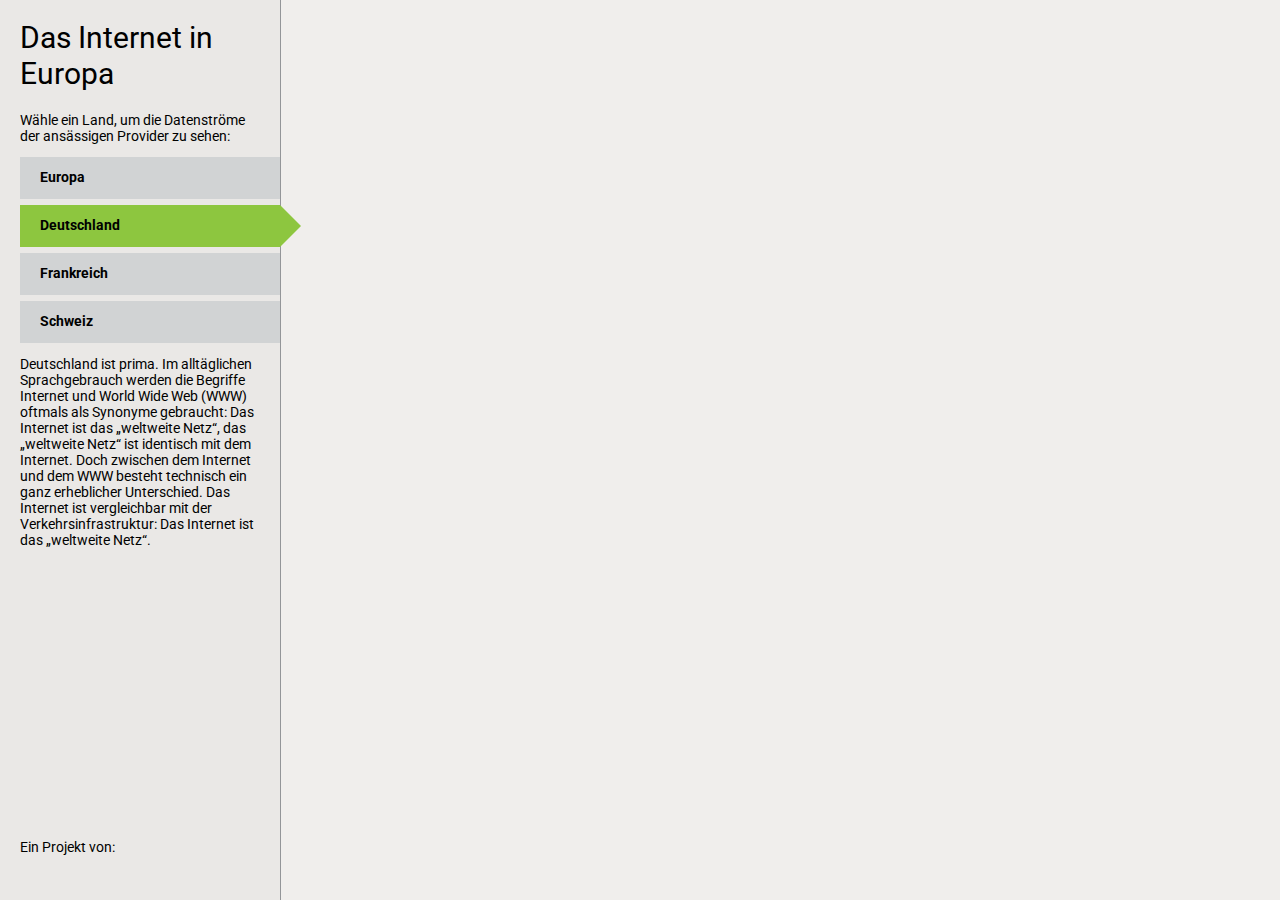
==== web/index.html @ 59026e1e "adding background map" ====
<!DOCTYPE html>
<html lang="en">
	<head>
		<meta charset="utf-8">
		<meta http-equiv="X-UA-Compatible" content="IE=edge">
		<meta name="viewport" content="width=device-width, initial-scale=1">
		<title>internet map</title>
		
		<link href='http://fonts.googleapis.com/css?family=Roboto:400,700' rel='stylesheet' type='text/css'>
		<link rel="stylesheet" href="assets/style/main.css" />

		<script src="assets/lib/jquery-1.11.2.min.js"></script>
		<script src="assets/lib/d3.min.js"></script>

		<script src="assets/data/data.js"></script>
		<script src="assets/data/map.js"></script>
		<script src="assets/script/main.js"></script>
		<script src="assets/script/canvas.js"></script>
	</head>
	<body>
		<div id="content">
			<div id="sidebar">
				<h1>Das Internet in Europa</h1>
				<div>Wähle ein Land, um die Datenströme der ansässigen Provider zu sehen:</div>
				<div id="country_wrapper">
					<div id="btn_eu" class="country_button">Europa</div>
					<div id="btn_de" class="country_button active">Deutschland</div>
					<div id="btn_fr" class="country_button">Frankreich</div>
					<div id="btn_ch" class="country_button">Schweiz</div>
				</div>
				<div id="description_wrapper">
					<div id="text_eu" class="description">Europa ist prima. Im alltäglichen Sprachgebrauch werden die Begriffe Internet und World Wide Web (WWW) oftmals als Synonyme gebraucht: Das Internet ist das „weltweite Netz“, das „weltweite Netz“ ist identisch mit dem Internet. Doch zwischen dem Internet und dem WWW besteht technisch ein ganz erheblicher Unterschied. Das Internet ist vergleichbar mit der Verkehrsinfrastruktur: Das Internet ist das „weltweite Netz“.</div>
					<div id="text_de" class="description active">Deutschland ist prima. Im alltäglichen Sprachgebrauch werden die Begriffe Internet und World Wide Web (WWW) oftmals als Synonyme gebraucht: Das Internet ist das „weltweite Netz“, das „weltweite Netz“ ist identisch mit dem Internet. Doch zwischen dem Internet und dem WWW besteht technisch ein ganz erheblicher Unterschied. Das Internet ist vergleichbar mit der Verkehrsinfrastruktur: Das Internet ist das „weltweite Netz“.</div>
					<div id="text_fr" class="description">Frankreich ist prima. Im alltäglichen Sprachgebrauch werden die Begriffe Internet und World Wide Web (WWW) oftmals als Synonyme gebraucht: Das Internet ist das „weltweite Netz“, das „weltweite Netz“ ist identisch mit dem Internet. Doch zwischen dem Internet und dem WWW besteht technisch ein ganz erheblicher Unterschied. Das Internet ist vergleichbar mit der Verkehrsinfrastruktur: Das Internet ist das „weltweite Netz“.</div>
					<div id="text_ch" class="description">Schweiz ist prima. Im alltäglichen Sprachgebrauch werden die Begriffe Internet und World Wide Web (WWW) oftmals als Synonyme gebraucht: Das Internet ist das „weltweite Netz“, das „weltweite Netz“ ist identisch mit dem Internet. Doch zwischen dem Internet und dem WWW besteht technisch ein ganz erheblicher Unterschied. Das Internet ist vergleichbar mit der Verkehrsinfrastruktur: Das Internet ist das „weltweite Netz“.</div>
				</div>
				<div id="footer">
					Ein Projekt von:<br />
					<span id="logo_arte"></span>
					<span id="logo_srf"></span>
					<span id="logo_rts"></span>
					<span id="logo_odc"></span>
				</div>
			</div>
			<div id="map">
				<canvas id="canvas1"></canvas>
				<canvas id="canvas2"></canvas>
			</div>
		</div>
	</body>
</html>
---- web/assets/style/main.css ----
html, body, #content {
	margin: 0;
	padding: 0;
	width: 100%;
	height: 100%;
	font-family: 'Roboto', sans-serif;
	font-size: 14px;
}

#content {
	position: relative;
}

#sidebar, #map {
	position: absolute;
}

#sidebar {
	background: #eae8e6;
	padding: 20px;
}

#map {
	background: #f0eeec;
	border-left: 1px solid #939598;
	z-index: 100;
	overflow: hidden;
}

#map canvas {
	position: absolute;
	top: 0;
	left: 0;
}

h1 {
	font-weight: normal;
	font-size: 30px;
	line-height: 1.2em;
	margin: 0 0 20px 0;
}

#country_wrapper {
	margin-top: 10px;
	margin-bottom: 10px;
}

.country_button {
	background: #d1d3d4;
	font-weight: bold;
	padding: 12px 0px 0px 20px;
	height: 30px;
	width: 240px;
	border: 3px solid rgba(234,232,230,1);
	border-left: none;
	border-right: none;
}

.country_button.active {
	position: relative;
	z-index: 1000;
	background: #8dc63f;
}

.country_button.active::after {
	content: ' ';
	position: absolute;
	top: 0px;
	right: -21px;
	width: 0px;
	height: 0px;
	border-top: 21px solid transparent;
	border-bottom: 21px solid transparent;
	border-left: 21px solid #8dc63f;
}

.description {
	display: none;
}

.description.active {
	display: block;
}

#footer {
	position: absolute;
	width: 240px;
	bottom: 20px;
	left: 20px;
}
#footer span {
	vertical-align: top;
	display: inline-block;
	background-size: contain;
	background-repeat: no-repeat;
	background-position: top left;
	height: 20px;
	margin-top: 5px;
}

#logo_arte { background-image: url('arte.png'); width: 82px; }
#logo_srf  { background-image: url('srf.png');  width: 31px; margin-left: 5px; }
#logo_rts  { background-image: url('rts.png');  width: 30px; margin-left: 5px; }
#logo_odc  { background-image: url('odc.png');  width: 51px; margin-left: 5px; }


@media (max-width: 800px) {
}

@media (min-width: 801px) {
	#sidebar {
		width: 240px;
		top: 0px;
		left: 0px;
		bottom: 0px;
	}
	#map {
		top: 0px;
		left: 280px;
		bottom: 0px;
		right: 0px;
	}
}
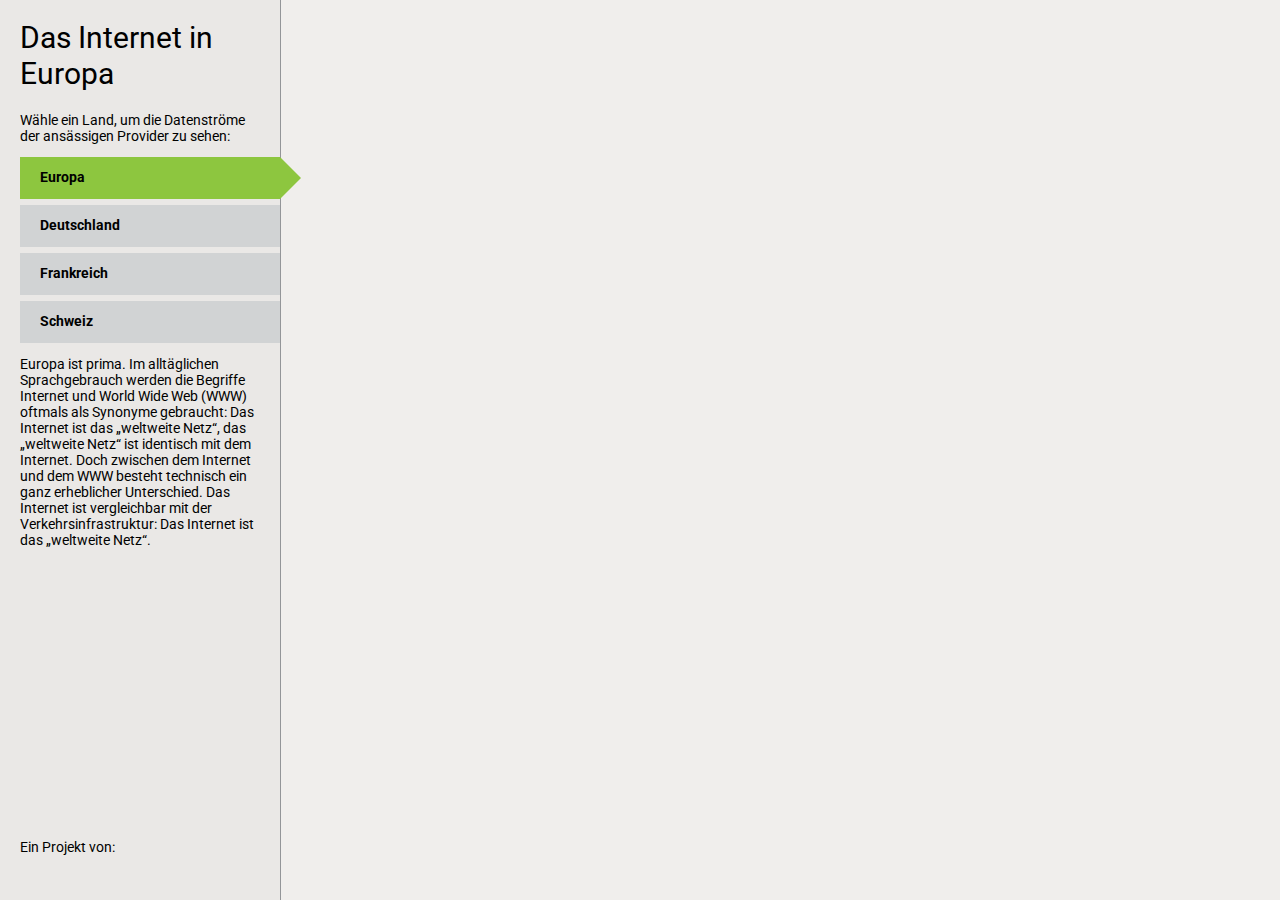
==== commit c003dc08: "improving dot size" ====
--- a/web/index.html
+++ b/web/index.html
@@ -23,14 +23,14 @@
 				<h1>Das Internet in Europa</h1>
 				<div>Wähle ein Land, um die Datenströme der ansässigen Provider zu sehen:</div>
 				<div id="country_wrapper">
-					<div id="btn_eu" class="country_button">Europa</div>
-					<div id="btn_de" class="country_button active">Deutschland</div>
-					<div id="btn_fr" class="country_button">Frankreich</div>
-					<div id="btn_ch" class="country_button">Schweiz</div>
+					<div id="btn_eu" country="eu" class="country_button active">Europa</div>
+					<div id="btn_de" country="de" class="country_button">Deutschland</div>
+					<div id="btn_fr" country="fr" class="country_button">Frankreich</div>
+					<div id="btn_ch" country="ch" class="country_button">Schweiz</div>
 				</div>
 				<div id="description_wrapper">
-					<div id="text_eu" class="description">Europa ist prima. Im alltäglichen Sprachgebrauch werden die Begriffe Internet und World Wide Web (WWW) oftmals als Synonyme gebraucht: Das Internet ist das „weltweite Netz“, das „weltweite Netz“ ist identisch mit dem Internet. Doch zwischen dem Internet und dem WWW besteht technisch ein ganz erheblicher Unterschied. Das Internet ist vergleichbar mit der Verkehrsinfrastruktur: Das Internet ist das „weltweite Netz“.</div>
-					<div id="text_de" class="description active">Deutschland ist prima. Im alltäglichen Sprachgebrauch werden die Begriffe Internet und World Wide Web (WWW) oftmals als Synonyme gebraucht: Das Internet ist das „weltweite Netz“, das „weltweite Netz“ ist identisch mit dem Internet. Doch zwischen dem Internet und dem WWW besteht technisch ein ganz erheblicher Unterschied. Das Internet ist vergleichbar mit der Verkehrsinfrastruktur: Das Internet ist das „weltweite Netz“.</div>
+					<div id="text_eu" class="description active">Europa ist prima. Im alltäglichen Sprachgebrauch werden die Begriffe Internet und World Wide Web (WWW) oftmals als Synonyme gebraucht: Das Internet ist das „weltweite Netz“, das „weltweite Netz“ ist identisch mit dem Internet. Doch zwischen dem Internet und dem WWW besteht technisch ein ganz erheblicher Unterschied. Das Internet ist vergleichbar mit der Verkehrsinfrastruktur: Das Internet ist das „weltweite Netz“.</div>
+					<div id="text_de" class="description">Deutschland ist prima. Im alltäglichen Sprachgebrauch werden die Begriffe Internet und World Wide Web (WWW) oftmals als Synonyme gebraucht: Das Internet ist das „weltweite Netz“, das „weltweite Netz“ ist identisch mit dem Internet. Doch zwischen dem Internet und dem WWW besteht technisch ein ganz erheblicher Unterschied. Das Internet ist vergleichbar mit der Verkehrsinfrastruktur: Das Internet ist das „weltweite Netz“.</div>
 					<div id="text_fr" class="description">Frankreich ist prima. Im alltäglichen Sprachgebrauch werden die Begriffe Internet und World Wide Web (WWW) oftmals als Synonyme gebraucht: Das Internet ist das „weltweite Netz“, das „weltweite Netz“ ist identisch mit dem Internet. Doch zwischen dem Internet und dem WWW besteht technisch ein ganz erheblicher Unterschied. Das Internet ist vergleichbar mit der Verkehrsinfrastruktur: Das Internet ist das „weltweite Netz“.</div>
 					<div id="text_ch" class="description">Schweiz ist prima. Im alltäglichen Sprachgebrauch werden die Begriffe Internet und World Wide Web (WWW) oftmals als Synonyme gebraucht: Das Internet ist das „weltweite Netz“, das „weltweite Netz“ ist identisch mit dem Internet. Doch zwischen dem Internet und dem WWW besteht technisch ein ganz erheblicher Unterschied. Das Internet ist vergleichbar mit der Verkehrsinfrastruktur: Das Internet ist das „weltweite Netz“.</div>
 				</div>
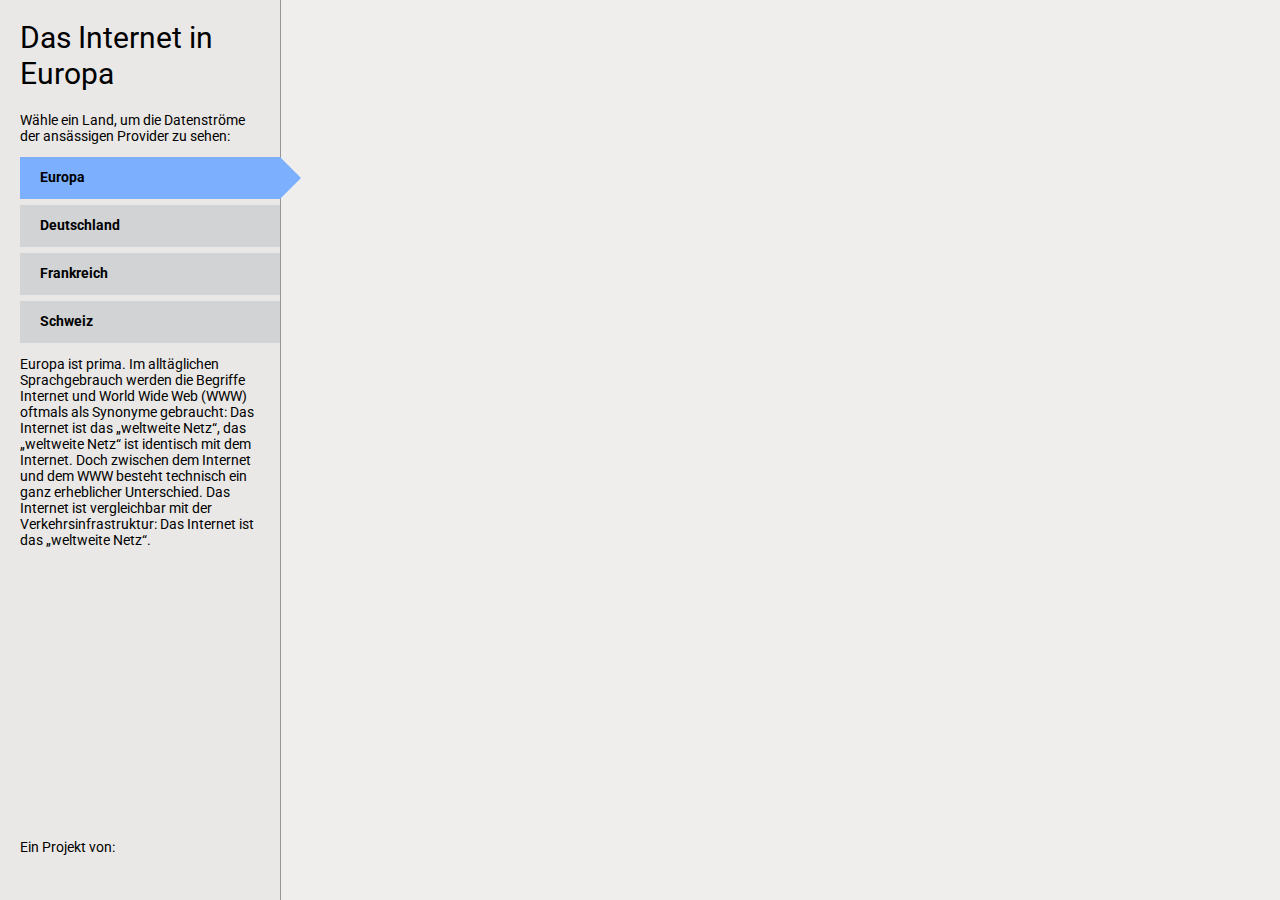
==== commit f67e484e: "prevent text selection" ====
--- a/web/index.html
+++ b/web/index.html
@@ -21,8 +21,8 @@
 		<div id="content">
 			<div id="sidebar">
 				<h1>Das Internet in Europa</h1>
-				<div>Wähle ein Land, um die Datenströme der ansässigen Provider zu sehen:</div>
-				<div id="country_wrapper">
+				<div id="intro">Wähle ein Land, um die Datenströme der ansässigen Provider zu sehen:</div>
+				<div id="country_wrapper" class="noselect">
 					<div id="btn_eu" country="eu" class="country_button active">Europa</div>
 					<div id="btn_de" country="de" class="country_button">Deutschland</div>
 					<div id="btn_fr" country="fr" class="country_button">Frankreich</div>
@@ -42,9 +42,10 @@
 					<span id="logo_odc"></span>
 				</div>
 			</div>
-			<div id="map">
+			<div id="map" class="noselect">
 				<canvas id="canvas1"></canvas>
 				<canvas id="canvas2"></canvas>
+				<div id="popup"><span></span></div>
 			</div>
 		</div>
 	</body>
--- a/web/assets/style/main.css
+++ b/web/assets/style/main.css
@@ -17,107 +17,212 @@
 
 #sidebar {
 	background: #eae8e6;
-	padding: 20px;
-}
+}
+
+	h1 {
+		font-weight: normal;
+		font-size: 30px;
+		line-height: 1.2em;
+		margin: 0 0 20px 0;
+	}
+
+		.country_button {
+			background: #d1d3d4;
+			font-weight: bold;
+			        transition: background-color 0.1s;
+			-webkit-transition: background-color 0.1s;
+			cursor: pointer;
+		}
+
+			.country_button::after {
+				content: ' ';
+				position: absolute;
+				top: 21px;
+				right: 0px;
+				width: 0px;
+				height: 0px;
+				border-top: 0px solid transparent;
+				border-bottom: 0px solid transparent;
+				border-left: 0px solid #7cb0ff;
+			        transition: border-width 0.1s, right 0.1s, top 0.1s;
+			-webkit-transition: border-width 0.1s, right 0.1s, top 0.1s;
+			}
+
+			.country_button:hover {
+				background: #B5C7E2;
+			}
+
+			.country_button.active, .country_button.active:hover {
+				position: relative;
+				z-index: 1000;
+				background: #7cb0ff;
+			}
+
+				.country_button.active::after {
+					top: 0px;
+					right: -21px;
+					border-top-width: 21px;
+					border-bottom-width: 21px;
+					border-left-width: 21px;
+				}
+
+	.description {
+		display: none;
+	}
+
+		.description.active {
+			display: block;
+		}
+
+	#footer {
+		position: absolute;
+		width: 240px;
+		bottom: 20px;
+		left: 20px;
+	}
+
+		#footer span {
+			vertical-align: top;
+			display: inline-block;
+			background-size: contain;
+			background-repeat: no-repeat;
+			background-position: top left;
+			height: 20px;
+			margin-top: 5px;
+		}
+
+			#logo_arte { background-image: url('arte.png'); width: 82px; }
+			#logo_srf  { background-image: url('srf.png');  width: 31px; margin-left: 5px; }
+			#logo_rts  { background-image: url('rts.png');  width: 30px; margin-left: 5px; }
+			#logo_odc  { background-image: url('odc.png');  width: 51px; margin-left: 5px; }
 
 #map {
 	background: #f0eeec;
-	border-left: 1px solid #939598;
 	z-index: 100;
 	overflow: hidden;
 }
 
-#map canvas {
-	position: absolute;
-	top: 0;
-	left: 0;
-}
-
-h1 {
-	font-weight: normal;
-	font-size: 30px;
-	line-height: 1.2em;
-	margin: 0 0 20px 0;
-}
-
-#country_wrapper {
-	margin-top: 10px;
-	margin-bottom: 10px;
-}
-
-.country_button {
-	background: #d1d3d4;
-	font-weight: bold;
-	padding: 12px 0px 0px 20px;
-	height: 30px;
-	width: 240px;
-	border: 3px solid rgba(234,232,230,1);
-	border-left: none;
-	border-right: none;
-}
-
-.country_button.active {
-	position: relative;
-	z-index: 1000;
-	background: #8dc63f;
-}
-
-.country_button.active::after {
-	content: ' ';
-	position: absolute;
-	top: 0px;
-	right: -21px;
-	width: 0px;
-	height: 0px;
-	border-top: 21px solid transparent;
-	border-bottom: 21px solid transparent;
-	border-left: 21px solid #8dc63f;
-}
-
-.description {
-	display: none;
-}
-
-.description.active {
-	display: block;
-}
-
-#footer {
-	position: absolute;
-	width: 240px;
-	bottom: 20px;
-	left: 20px;
-}
-#footer span {
-	vertical-align: top;
-	display: inline-block;
-	background-size: contain;
-	background-repeat: no-repeat;
-	background-position: top left;
-	height: 20px;
-	margin-top: 5px;
-}
-
-#logo_arte { background-image: url('arte.png'); width: 82px; }
-#logo_srf  { background-image: url('srf.png');  width: 31px; margin-left: 5px; }
-#logo_rts  { background-image: url('rts.png');  width: 30px; margin-left: 5px; }
-#logo_odc  { background-image: url('odc.png');  width: 51px; margin-left: 5px; }
-
-
-@media (max-width: 800px) {
-}
-
-@media (min-width: 801px) {
+	#map canvas {
+		position: absolute;
+		top: 0;
+		left: 0;
+	}
+
+	#popup {
+		position: absolute;
+		display: none;
+		background: #000;
+		padding-top: 3px;
+		padding-right: 5px;
+		height: 17px;
+		color: #fff;
+		font-size: 10.5px;
+		pointer-events: none;
+	}
+
+		#popup span {
+			display: inline-block;
+			text-overflow: ellipsis;
+			max-width: 150px;
+			white-space: nowrap;
+			overflow: hidden;
+		}
+
+		#popup::before {
+			content: ' ';
+			position: absolute;
+			top: 0px;
+			left: -10px;
+			width: 0px;
+			height: 0px;
+			border-top: 10px solid transparent;
+			border-bottom: 10px solid transparent;
+			border-right: 10px solid #000;
+		}
+
+.noselect {
+	-webkit-touch-callout: none;
+	  -webkit-user-select: none;
+	   -khtml-user-select: none;
+	     -moz-user-select: none;
+	      -ms-user-select: none;
+	          user-select: none;
+}
+
+@media (max-width: 650px) {
+	#sidebar {
+		top: 0px;
+		left: 0px;
+		right: 0px;
+		height: 210px;
+		padding: 0px;
+	}
+		h1, #footer {
+			display: none;
+		}
+		#intro {
+			padding: 10px;
+			border-bottom: 1px solid #939598;
+			height: 20px;
+		}
+		#country_wrapper {
+			margin: 0px;
+		}
+			.country_button {
+				padding: 10px 0px 0px 15px;
+				height: 30px;
+				width: 100px;
+				margin-bottom: 3px;
+			}
+				.country_button.active::after {
+					top: 0px;
+					right: -20px;
+					border-top-width: 20px;
+					border-left-width: 20px;
+					border-bottom-width: 20px;
+				}
+		#description_wrapper {
+			position: absolute;
+			top: 41px;
+			left: 120px;
+			right: 0px;
+			bottom: 0px;
+			padding: 10px 10px 10px 20px;
+		}
+	#map {
+		top: 210px;
+		left: 0px;
+		bottom: 0px;
+		right: 0px;
+		border-top: 1px solid #939598;
+	}
+}
+
+@media (min-width: 651px) {
 	#sidebar {
 		width: 240px;
 		top: 0px;
 		left: 0px;
 		bottom: 0px;
-	}
+		padding: 20px;
+	}
+		#country_wrapper {
+			margin-top: 10px;
+			margin-bottom: 10px;
+		}
+			.country_button {
+				padding: 12px 0px 0px 20px;
+				height: 30px;
+				width: 240px;
+				border: 3px solid rgba(234,232,230,1);
+				border-left: none;
+				border-right: none;
+			}
 	#map {
 		top: 0px;
 		left: 280px;
 		bottom: 0px;
 		right: 0px;
+		border-left: 1px solid #939598;
 	}
 }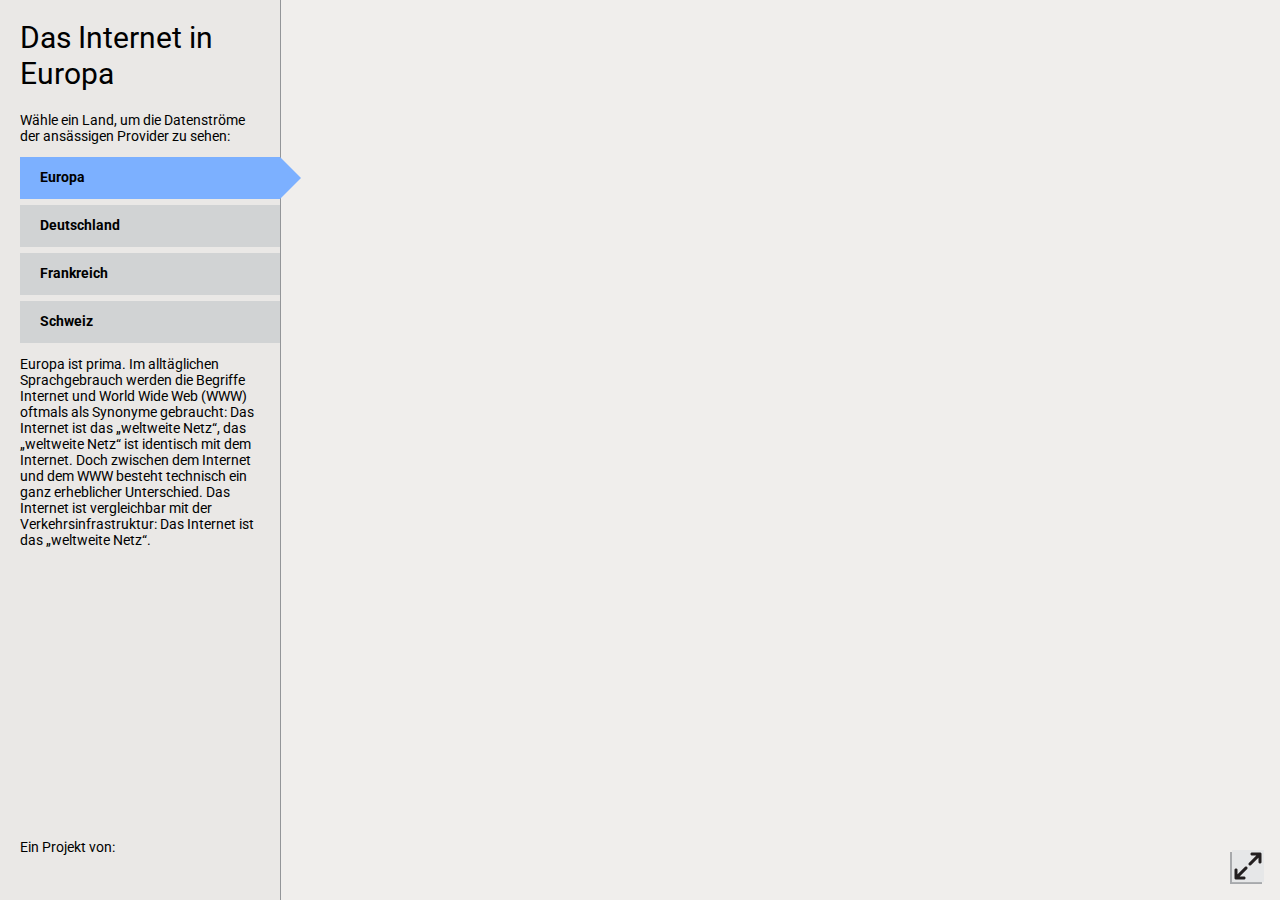
==== commit 10de55f3: "add fullscreen button" ====
--- a/web/index.html
+++ b/web/index.html
@@ -45,6 +45,7 @@
 			<div id="map" class="noselect">
 				<canvas id="canvas1"></canvas>
 				<canvas id="canvas2"></canvas>
+				<div id="btn_fullscreen"></div>
 				<div id="popup"><span></span></div>
 			</div>
 		</div>
--- a/web/assets/style/main.css
+++ b/web/assets/style/main.css
@@ -107,6 +107,21 @@
 		top: 0;
 		left: 0;
 	}
+
+	#btn_fullscreen {
+		position: absolute;
+		bottom: 16px;
+		right: 16px;
+		width: 34px;
+		height: 34px;
+		background-image: url('btnfullscreen.png');
+		background-size: 98px 34px;
+		background-position: top right;
+	}
+
+		#btn_fullscreen.active {
+			background-position: top left;
+		}
 
 	#popup {
 		position: absolute;
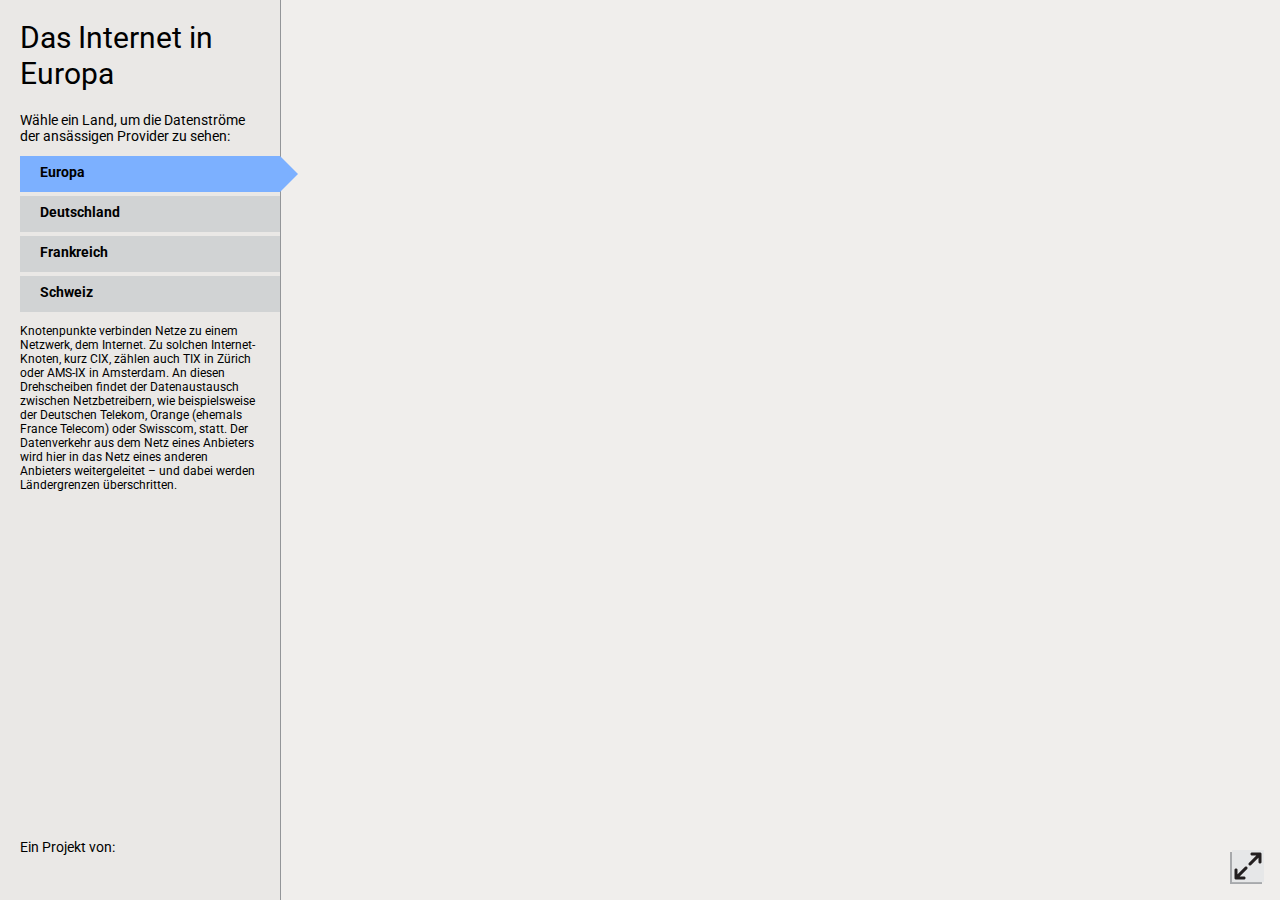
==== commit 7a9c35db: "testing texts" ====
--- a/web/index.html
+++ b/web/index.html
@@ -29,10 +29,10 @@
 					<div id="btn_ch" country="ch" class="country_button">Schweiz</div>
 				</div>
 				<div id="description_wrapper">
-					<div id="text_eu" class="description active">Europa ist prima. Im alltäglichen Sprachgebrauch werden die Begriffe Internet und World Wide Web (WWW) oftmals als Synonyme gebraucht: Das Internet ist das „weltweite Netz“, das „weltweite Netz“ ist identisch mit dem Internet. Doch zwischen dem Internet und dem WWW besteht technisch ein ganz erheblicher Unterschied. Das Internet ist vergleichbar mit der Verkehrsinfrastruktur: Das Internet ist das „weltweite Netz“.</div>
-					<div id="text_de" class="description">Deutschland ist prima. Im alltäglichen Sprachgebrauch werden die Begriffe Internet und World Wide Web (WWW) oftmals als Synonyme gebraucht: Das Internet ist das „weltweite Netz“, das „weltweite Netz“ ist identisch mit dem Internet. Doch zwischen dem Internet und dem WWW besteht technisch ein ganz erheblicher Unterschied. Das Internet ist vergleichbar mit der Verkehrsinfrastruktur: Das Internet ist das „weltweite Netz“.</div>
-					<div id="text_fr" class="description">Frankreich ist prima. Im alltäglichen Sprachgebrauch werden die Begriffe Internet und World Wide Web (WWW) oftmals als Synonyme gebraucht: Das Internet ist das „weltweite Netz“, das „weltweite Netz“ ist identisch mit dem Internet. Doch zwischen dem Internet und dem WWW besteht technisch ein ganz erheblicher Unterschied. Das Internet ist vergleichbar mit der Verkehrsinfrastruktur: Das Internet ist das „weltweite Netz“.</div>
-					<div id="text_ch" class="description">Schweiz ist prima. Im alltäglichen Sprachgebrauch werden die Begriffe Internet und World Wide Web (WWW) oftmals als Synonyme gebraucht: Das Internet ist das „weltweite Netz“, das „weltweite Netz“ ist identisch mit dem Internet. Doch zwischen dem Internet und dem WWW besteht technisch ein ganz erheblicher Unterschied. Das Internet ist vergleichbar mit der Verkehrsinfrastruktur: Das Internet ist das „weltweite Netz“.</div>
+					<div id="text_eu" class="description active">Knotenpunkte verbinden Netze zu einem Netzwerk, dem Internet. Zu solchen Internet-Knoten, kurz CIX, zählen auch TIX in Zürich oder AMS-IX in Amsterdam. An diesen Drehscheiben findet der Datenaustausch zwischen Netzbetreibern, wie beispielsweise der Deutschen Telekom, Orange (ehemals France Telecom) oder Swisscom, statt. Der Datenverkehr aus dem Netz eines Anbieters wird hier in das Netz eines anderen Anbieters weitergeleitet – und dabei werden Ländergrenzen überschritten.</div>
+					<div id="text_de" class="description">In Europa regelt die Réseaux IP Européens (Ripe) die Vergabe von IP-Adressen. Mit Daten, die von Ripe dazu erhoben werden, können einzelne Knotenpunkte von Internet-Anbietern sowie -Dienstleistern ausgewertet werden. Unsere Recherchen zeigen, dass die Deutsche Telekom als einer der grössten deutschen Betreiber den Datenverkehr auch ins Ausland leitet, beispielsweise über die Infrastrukturen von Partnern nach Grossbritannien oder Spanien.</div>
+					<div id="text_fr" class="description">Anders in Frankreich: Die französischen Netzbetreiber kooperieren innerhalb der nationalen Grenzen und nutzen die eigene Infrastruktur zum Datenaustausch. Dieser Datenaustausch wird als Peering bezeichnet und in entsprechenden Verträgen zwischen den Anbietern geregelt. In Deutschland gilt DE-CIX in Frankfurt als grösster Peering-Punkt, in der Schweiz zählt SwissIX in Zürich und in Frankreich PARIX in Paris gemessen am Datenverkehr zu den grössten Drehscheiben.</div>
+					<div id="text_ch" class="description">Ähnlich in der Schweiz: Die Anbieter auf dem Schweizer Markt arbeiten zusammen. Reissaus wird nach Grossbritannien genommen via der Infrastruktur des weltweit tätigen Konzerns Liberty Global. Die Schweizer Tochterunternehmung heisst UPC Cablecom. Nur: Eine E-Mail, die von Zürich aus nach Genf versendet wird, kann als Datenpaket auch über das ausländische Anbieter geleitet werden, sollten beide Adressen nicht beim gleichen Schweizer Anbieter registriert sein.</div>
 				</div>
 				<div id="footer">
 					Ein Projekt von:<br />
--- a/web/assets/style/main.css
+++ b/web/assets/style/main.css
@@ -37,7 +37,7 @@
 			.country_button::after {
 				content: ' ';
 				position: absolute;
-				top: 21px;
+				top: 20px;
 				right: 0px;
 				width: 0px;
 				height: 0px;
@@ -60,10 +60,10 @@
 
 				.country_button.active::after {
 					top: 0px;
-					right: -21px;
-					border-top-width: 21px;
-					border-bottom-width: 21px;
-					border-left-width: 21px;
+					right: -18px;
+					border-top-width: 18px;
+					border-bottom-width: 18px;
+					border-left-width: 18px;
 				}
 
 	.description {
@@ -202,7 +202,7 @@
 			left: 120px;
 			right: 0px;
 			bottom: 0px;
-			padding: 10px 10px 10px 20px;
+			padding: 5px 10px 5px 20px;
 		}
 	#map {
 		top: 210px;
@@ -226,13 +226,16 @@
 			margin-bottom: 10px;
 		}
 			.country_button {
-				padding: 12px 0px 0px 20px;
-				height: 30px;
+				padding: 8px 0px 0px 20px;
+				height: 28px;
 				width: 240px;
-				border: 3px solid rgba(234,232,230,1);
+				border: 2px solid rgba(234,232,230,1);
 				border-left: none;
 				border-right: none;
 			}
+		.description {
+			font-size: 12px;
+		}
 	#map {
 		top: 0px;
 		left: 280px;
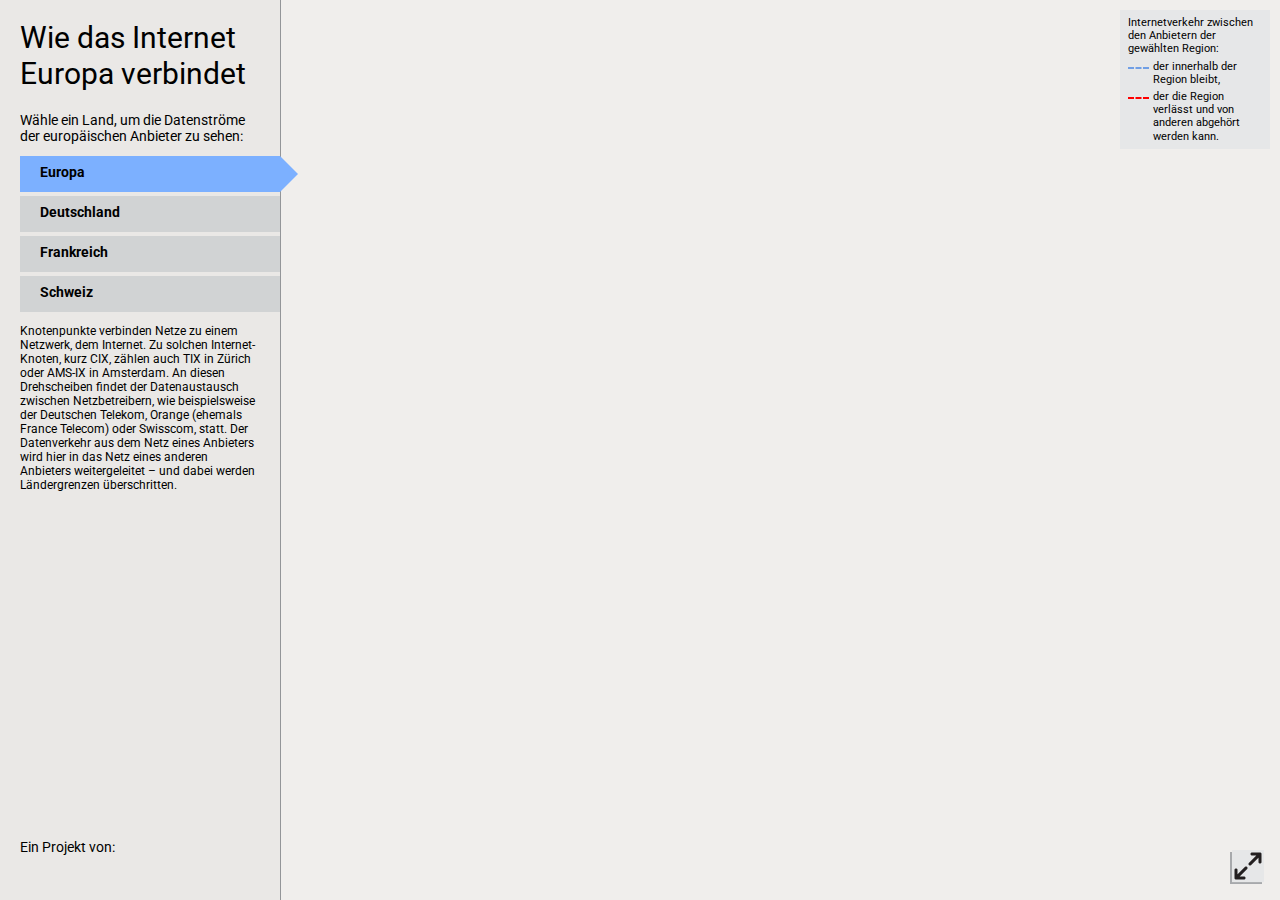
==== commit 95dc1378: "adding legend" ====
--- a/web/index.html
+++ b/web/index.html
@@ -4,7 +4,7 @@
 		<meta charset="utf-8">
 		<meta http-equiv="X-UA-Compatible" content="IE=edge">
 		<meta name="viewport" content="width=device-width, initial-scale=1">
-		<title>internet map</title>
+		<title>Wie das Internet Europa verbindet</title>
 		
 		<link href='http://fonts.googleapis.com/css?family=Roboto:400,700' rel='stylesheet' type='text/css'>
 		<link rel="stylesheet" href="assets/style/main.css" />
@@ -20,8 +20,8 @@
 	<body>
 		<div id="content">
 			<div id="sidebar">
-				<h1>Das Internet in Europa</h1>
-				<div id="intro">Wähle ein Land, um die Datenströme der ansässigen Provider zu sehen:</div>
+				<h1>Wie das Internet Europa verbindet</h1>
+				<div id="intro">Wähle ein Land, um die Datenströme der europäischen Anbieter zu sehen:</div>
 				<div id="country_wrapper" class="noselect">
 					<div id="btn_eu" country="eu" class="country_button active">Europa</div>
 					<div id="btn_de" country="de" class="country_button">Deutschland</div>
@@ -30,7 +30,7 @@
 				</div>
 				<div id="description_wrapper">
 					<div id="text_eu" class="description active">Knotenpunkte verbinden Netze zu einem Netzwerk, dem Internet. Zu solchen Internet-Knoten, kurz CIX, zählen auch TIX in Zürich oder AMS-IX in Amsterdam. An diesen Drehscheiben findet der Datenaustausch zwischen Netzbetreibern, wie beispielsweise der Deutschen Telekom, Orange (ehemals France Telecom) oder Swisscom, statt. Der Datenverkehr aus dem Netz eines Anbieters wird hier in das Netz eines anderen Anbieters weitergeleitet – und dabei werden Ländergrenzen überschritten.</div>
-					<div id="text_de" class="description">In Europa regelt die Réseaux IP Européens (Ripe) die Vergabe von IP-Adressen. Mit Daten, die von Ripe dazu erhoben werden, können einzelne Knotenpunkte von Internet-Anbietern sowie -Dienstleistern ausgewertet werden. Unsere Recherchen zeigen, dass die Deutsche Telekom als einer der grössten deutschen Betreiber den Datenverkehr auch ins Ausland leitet, beispielsweise über die Infrastrukturen von Partnern nach Grossbritannien oder Spanien.</div>
+					<div id="text_de" class="description">In Europa regelt die Réseaux IP Européens (Ripe) die Vergabe von IP-Adressen. Mit Daten, die von Ripe dazu erhoben werden, können einzelne Knotenpunkte von Internet-Anbietern sowie -Dienstleistern ausgewertet werden. Die Recherchen zeigen, dass die Deutsche Telekom als einer der grössten deutschen Betreiber den Datenverkehr auch ins Ausland leitet, beispielsweise über die Infrastrukturen von Partnern nach Grossbritannien oder Spanien.</div>
 					<div id="text_fr" class="description">Anders in Frankreich: Die französischen Netzbetreiber kooperieren innerhalb der nationalen Grenzen und nutzen die eigene Infrastruktur zum Datenaustausch. Dieser Datenaustausch wird als Peering bezeichnet und in entsprechenden Verträgen zwischen den Anbietern geregelt. In Deutschland gilt DE-CIX in Frankfurt als grösster Peering-Punkt, in der Schweiz zählt SwissIX in Zürich und in Frankreich PARIX in Paris gemessen am Datenverkehr zu den grössten Drehscheiben.</div>
 					<div id="text_ch" class="description">Ähnlich in der Schweiz: Die Anbieter auf dem Schweizer Markt arbeiten zusammen. Reissaus wird nach Grossbritannien genommen via der Infrastruktur des weltweit tätigen Konzerns Liberty Global. Die Schweizer Tochterunternehmung heisst UPC Cablecom. Nur: Eine E-Mail, die von Zürich aus nach Genf versendet wird, kann als Datenpaket auch über das ausländische Anbieter geleitet werden, sollten beide Adressen nicht beim gleichen Schweizer Anbieter registriert sein.</div>
 				</div>
@@ -46,6 +46,13 @@
 				<canvas id="canvas1"></canvas>
 				<canvas id="canvas2"></canvas>
 				<div id="btn_fullscreen"></div>
+				<div id="legend">
+					<table>
+						<tr><td colspan="2">Internetverkehr zwischen den Anbietern der gewählten Region:</td></tr>
+						<tr><td><span class="line" style="border-color:rgb(112,159,229)"></td><td>der innerhalb der Region bleibt,</td></tr>
+						<tr><td><span class="line" style="border-color:rgb(255,0,0)"></td><td>der die Region verlässt und von anderen abgehört werden kann.</td></tr>
+					</table>
+				</div>
 				<div id="popup"><span></span></div>
 			</div>
 		</div>
--- a/web/assets/style/main.css
+++ b/web/assets/style/main.css
@@ -121,6 +121,29 @@
 
 		#btn_fullscreen.active {
 			background-position: top left;
+		}
+
+	#legend {
+		position: absolute;
+		top: 10px;
+		right: 10px;
+		background-color: #e6e7e8;
+		font-size: 11px;
+		padding: 3px 5px;
+		width: 140px;
+		line-height: 1.2em;
+	}
+		#legend td {
+			vertical-align: top;
+		}
+
+		#legend span.line {
+			display: inline-block;
+			width: 21px;
+			height: 10px;
+			border:none;
+			border-top: 2px dashed #000;
+			margin-top: 7px;
 		}
 
 	#popup {
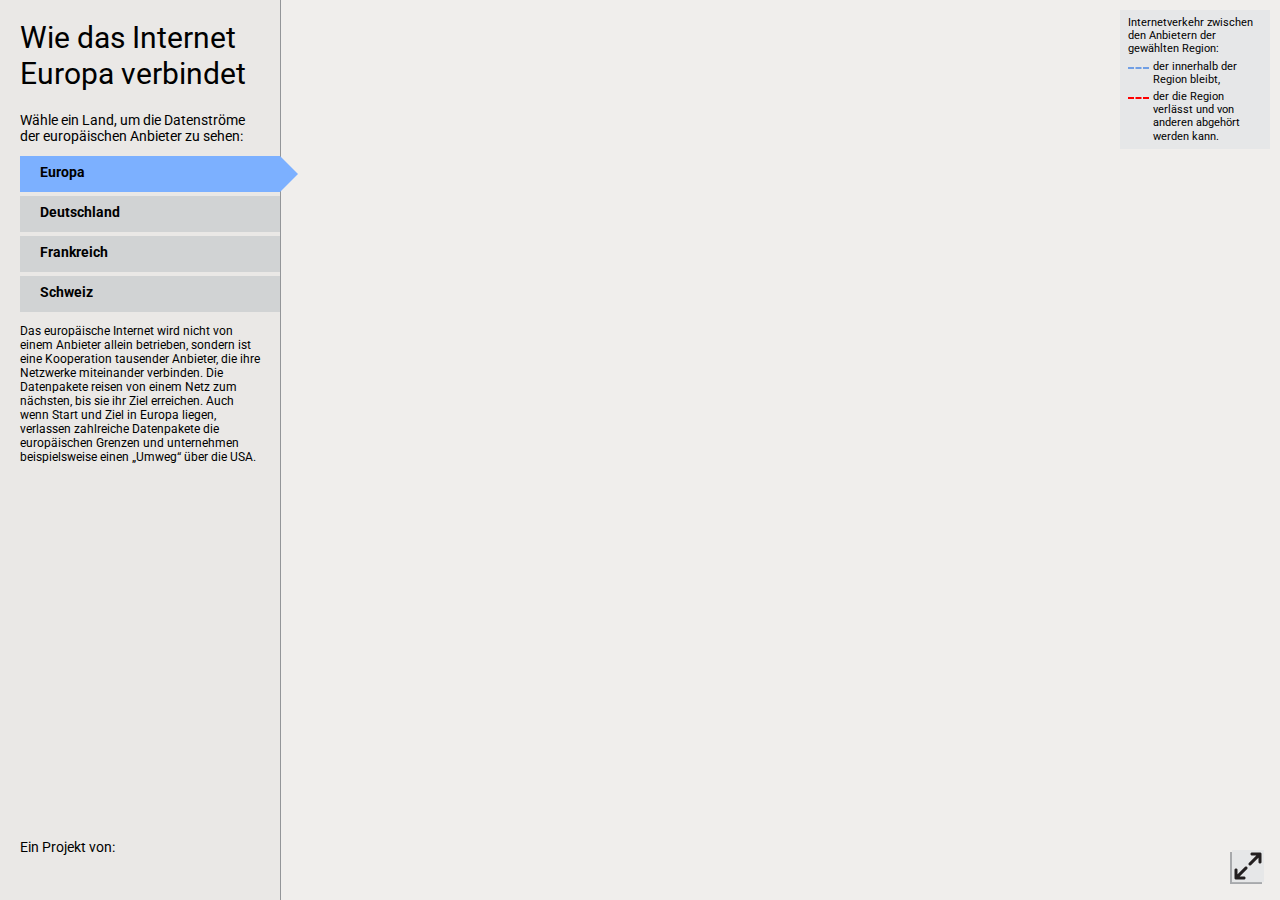
==== commit 82a2748f: "Text update" ====
--- a/web/index.html
+++ b/web/index.html
@@ -29,9 +29,9 @@
 					<div id="btn_ch" country="ch" class="country_button">Schweiz</div>
 				</div>
 				<div id="description_wrapper">
-					<div id="text_eu" class="description active">Knotenpunkte verbinden Netze zu einem Netzwerk, dem Internet. Zu solchen Internet-Knoten, kurz CIX, zählen auch TIX in Zürich oder AMS-IX in Amsterdam. An diesen Drehscheiben findet der Datenaustausch zwischen Netzbetreibern, wie beispielsweise der Deutschen Telekom, Orange (ehemals France Telecom) oder Swisscom, statt. Der Datenverkehr aus dem Netz eines Anbieters wird hier in das Netz eines anderen Anbieters weitergeleitet – und dabei werden Ländergrenzen überschritten.</div>
-					<div id="text_de" class="description">In Europa regelt die Réseaux IP Européens (Ripe) die Vergabe von IP-Adressen. Mit Daten, die von Ripe dazu erhoben werden, können einzelne Knotenpunkte von Internet-Anbietern sowie -Dienstleistern ausgewertet werden. Die Recherchen zeigen, dass die Deutsche Telekom als einer der grössten deutschen Betreiber den Datenverkehr auch ins Ausland leitet, beispielsweise über die Infrastrukturen von Partnern nach Grossbritannien oder Spanien.</div>
-					<div id="text_fr" class="description">Anders in Frankreich: Die französischen Netzbetreiber kooperieren innerhalb der nationalen Grenzen und nutzen die eigene Infrastruktur zum Datenaustausch. Dieser Datenaustausch wird als Peering bezeichnet und in entsprechenden Verträgen zwischen den Anbietern geregelt. In Deutschland gilt DE-CIX in Frankfurt als grösster Peering-Punkt, in der Schweiz zählt SwissIX in Zürich und in Frankreich PARIX in Paris gemessen am Datenverkehr zu den grössten Drehscheiben.</div>
+					<div id="text_eu" class="description active">Das europäische Internet wird nicht von einem Anbieter allein betrieben, sondern ist eine Kooperation tausender Anbieter, die ihre Netzwerke miteinander verbinden. Die Datenpakete reisen von einem Netz zum nächsten, bis sie ihr Ziel erreichen. Auch wenn Start und Ziel in Europa liegen, verlassen zahlreiche Datenpakete die europäischen Grenzen und unternehmen beispielsweise einen „Umweg“ über die USA.</div>
+					<div id="text_de" class="description">Der Internetverkehr innerhalb von Deutschland, sollte eigentlich auch innerhalb von Deutschland bleiben. Unsere Messungen mit der Hilfe von RIPE Atlas zeigen jedoch, dass die Daten immer wieder das Land verlassen, und Umwege über Großbritannien, Schweden, Spanien oder sogar die USA nehmen müssen. Die Recherchen führten zu dem Ergebnis, dass die Deutsche Telekom als einer der grössten deutschen Betreiber den Datenverkehr oft über das Ausland leitet.</div>
+					<div id="text_fr" class="description">Anders in Frankreich: Die französischen Netzbetreiber kooperieren innerhalb der nationalen Grenzen und nutzen die eigene Infrastruktur zum Datenaustausch. Dieser Datenaustausch wird als Peering bezeichnet und in entsprechenden Verträgen zwischen den Anbietern geregelt. Darüber hinaus gibt es zusätzliche große Peering-Stellen, wie der DE-CIX in Frankfurt, SwissIX in Zürich und PARIX in Paris.</div>
 					<div id="text_ch" class="description">Ähnlich in der Schweiz: Die Anbieter auf dem Schweizer Markt arbeiten zusammen. Reissaus wird nach Grossbritannien genommen via der Infrastruktur des weltweit tätigen Konzerns Liberty Global. Die Schweizer Tochterunternehmung heisst UPC Cablecom. Nur: Eine E-Mail, die von Zürich aus nach Genf versendet wird, kann als Datenpaket auch über das ausländische Anbieter geleitet werden, sollten beide Adressen nicht beim gleichen Schweizer Anbieter registriert sein.</div>
 				</div>
 				<div id="footer">
